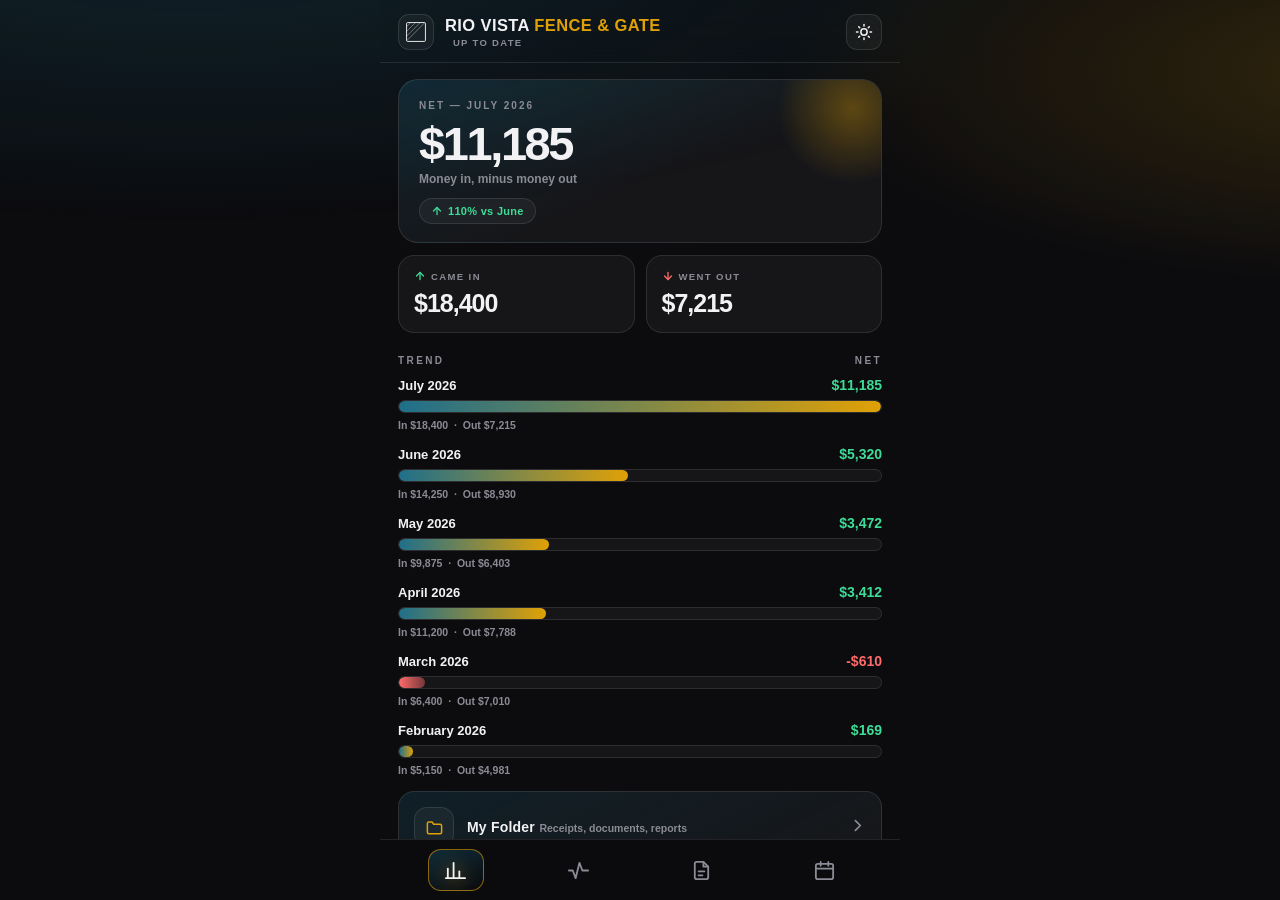
==== samples/dashboard/index.html @ 1c3781fd "Add interactive mobile dashboard demo Self-contained sample dashboard (fictitious client) at /sample" ====
<!DOCTYPE html>
<html lang="en">
<head>
<meta charset="utf-8">
<meta name="viewport" content="width=device-width,initial-scale=1,viewport-fit=cover,maximum-scale=1,user-scalable=no">
<meta name="apple-mobile-web-app-capable" content="yes">
<meta name="mobile-web-app-capable" content="yes">
<meta name="apple-mobile-web-app-status-bar-style" content="black-translucent">
<meta name="theme-color" content="#0d0d10">
<title>Rio Vista Fence & Gate</title>
<style>
:root{
  --sec:#1F6F8B; --acc:#E0A106;
  --bg:#0c0c0f; --bg2:#141419; --card:rgba(255,255,255,.045);
  --line:rgba(255,255,255,.10); --tx:#f2f2f4; --soft:#8b8b95;
  --pos:#3ddc97; --neg:#ff6b6b;
  --safe-b:env(safe-area-inset-bottom,0px);
}
body.light{
  --bg:#f4f4f6; --bg2:#ffffff; --card:rgba(0,0,0,.032);
  --line:rgba(0,0,0,.10); --tx:#0d0d10; --soft:#6b6b75;
}
*{box-sizing:border-box;margin:0;padding:0;-webkit-tap-highlight-color:transparent}
html,body{height:100%;width:100%;max-width:100%;overflow-x:hidden;overscroll-behavior:none}
body{
  font-family:-apple-system,BlinkMacSystemFont,'Segoe UI','Carlito',sans-serif;
  background:var(--bg); color:var(--tx);
  transition:background .35s ease,color .35s ease;
  -webkit-font-smoothing:antialiased;
}
/* ambient glow */
body::before{
  content:'';position:fixed;inset:0;z-index:0;pointer-events:none;
  background:
    radial-gradient(120% 55% at 15% -8%, color-mix(in srgb,var(--sec) 26%,transparent) 0%, transparent 60%),
    radial-gradient(90% 45% at 110% 8%, color-mix(in srgb,var(--acc) 20%,transparent) 0%, transparent 55%);
  opacity:.9;transition:opacity .35s ease;
}
body.light::before{opacity:.42}

/* dvh so the phone's collapsing address bar can't clip the tab bar */
.app{position:relative;z-index:1;height:100vh;height:100dvh;width:100%;max-width:520px;margin:0 auto;
  display:flex;flex-direction:column;overflow:hidden}

/* ---------- top bar ---------- */
.top{
  flex:0 0 auto;padding:calc(env(safe-area-inset-top,0px) + 14px) 18px 12px;
  display:flex;align-items:center;gap:11px;
  border-bottom:1px solid var(--line);
  backdrop-filter:blur(14px);-webkit-backdrop-filter:blur(14px);
}
.mark{width:36px;height:36px;flex:0 0 auto;display:flex;align-items:center;justify-content:center;
  border:1.4px solid var(--line);border-radius:11px;background:var(--card)}
.mark svg{width:22px;height:22px}
.mark svg *{stroke:var(--tx) !important}
.brand{flex:1 1 auto;min-width:0}
.brand-name{font-size:16.5px;font-weight:800;letter-spacing:.4px;line-height:1.1;
  white-space:nowrap;overflow:hidden;text-overflow:ellipsis}
.brand-name .a{color:var(--acc)}
.brand-sub{font-size:9.5px;font-weight:700;letter-spacing:1.3px;text-transform:uppercase;
  color:var(--soft);margin-top:3px}
.icobtn{
  width:36px;height:36px;flex:0 0 auto;border:1.4px solid var(--line);border-radius:11px;
  background:var(--card);color:var(--tx);display:flex;align-items:center;justify-content:center;
  cursor:pointer;transition:transform .16s ease,background .2s ease}
.icobtn:active{transform:scale(.9)}
.dot{width:7px;height:7px;border-radius:50%;background:var(--pos);
  box-shadow:0 0 0 0 var(--pos);animation:pulse 2.4s infinite}
.dot.bad{background:var(--neg);box-shadow:0 0 0 0 var(--neg)}
@keyframes pulse{0%{box-shadow:0 0 0 0 currentColor;opacity:1}
  70%{box-shadow:0 0 0 9px transparent;opacity:.85}100%{box-shadow:0 0 0 0 transparent;opacity:1}}

/* ---------- scroll views ---------- */
.views{flex:1 1 auto;position:relative;overflow:hidden}
.view{position:absolute;inset:0;overflow-y:auto;overflow-x:hidden;
  -webkit-overflow-scrolling:touch;padding:16px 18px 26px;
  opacity:0;visibility:hidden;transform:translateY(10px);
  transition:opacity .26s ease,transform .26s ease,visibility .26s}
.view.on{opacity:1;visibility:visible;transform:none}

.h{font-size:10px;font-weight:800;letter-spacing:2.4px;text-transform:uppercase;
  color:var(--soft);margin:22px 0 11px;display:flex;justify-content:space-between;align-items:center}
.h:first-child{margin-top:2px}

/* ---------- hero ---------- */
.hero{
  border:1px solid var(--line);border-radius:20px;padding:20px 20px 18px;
  background:linear-gradient(155deg,color-mix(in srgb,var(--sec) 24%,transparent) 0%,var(--card) 55%);
  position:relative;overflow:hidden}
.hero::after{content:'';position:absolute;top:-46px;right:-46px;width:150px;height:150px;
  border-radius:50%;background:radial-gradient(circle,color-mix(in srgb,var(--acc) 34%,transparent),transparent 70%)}
.hero-l{font-size:10px;font-weight:800;letter-spacing:2px;text-transform:uppercase;color:var(--soft)}
.hero-v{font-size:47px;font-weight:800;letter-spacing:-2.4px;line-height:1.05;margin:8px 0 4px;
  font-variant-numeric:tabular-nums}
.hero-s{font-size:12px;font-weight:600;color:var(--soft)}
.chip{display:inline-flex;align-items:center;gap:5px;margin-top:12px;padding:6px 11px;
  border-radius:999px;font-size:11px;font-weight:800;letter-spacing:.3px;
  border:1px solid var(--line);background:var(--card)}
.chip.up{color:var(--pos)} .chip.dn{color:var(--neg)}

/* ---------- split tiles ---------- */
.two{display:grid;grid-template-columns:1fr 1fr;gap:11px;margin-top:12px}
.tile{border:1px solid var(--line);border-radius:16px;padding:14px 15px;background:var(--card);
  cursor:pointer;transition:transform .16s ease,border-color .2s ease}
.tile:active{transform:scale(.97)}
.tile-l{font-size:9.5px;font-weight:800;letter-spacing:1.4px;text-transform:uppercase;
  color:var(--soft);display:flex;align-items:center;gap:5px;margin-bottom:7px}
.tile-v{font-size:25px;font-weight:800;letter-spacing:-1px;font-variant-numeric:tabular-nums}
.tile.in .tile-l svg{color:var(--pos)} .tile.out .tile-l svg{color:var(--neg)}

/* ---------- bars ---------- */
.bar{margin-bottom:15px;cursor:pointer}
.bar-t{display:flex;justify-content:space-between;align-items:baseline;margin-bottom:7px}
.bar-m{font-size:13px;font-weight:700}
.bar-n{font-size:14px;font-weight:800;font-variant-numeric:tabular-nums}
.bar-n.pos{color:var(--pos)} .bar-n.neg{color:var(--neg)}
.trk{height:13px;border-radius:9px;background:var(--card);border:1px solid var(--line);overflow:hidden}
.fil{height:100%;width:0;border-radius:9px;
  background:linear-gradient(90deg,var(--sec),var(--acc));
  transition:width 1.05s cubic-bezier(.22,1,.36,1)}
.fil.neg{background:linear-gradient(90deg,var(--neg),color-mix(in srgb,var(--neg) 40%,transparent))}
.bar-lg{font-size:10.5px;font-weight:700;color:var(--soft);margin-top:6px}

/* ---------- filter chips ---------- */
.filters{display:flex;gap:8px;margin-bottom:6px}
.f{flex:1 1 0;padding:9px 0;border-radius:11px;border:1px solid var(--line);background:var(--card);
  color:var(--soft);font-size:11px;font-weight:800;letter-spacing:.7px;text-transform:uppercase;
  cursor:pointer;transition:all .2s ease}
.f.on{color:var(--tx);border-color:color-mix(in srgb,var(--acc) 70%,transparent);
  background:linear-gradient(160deg,color-mix(in srgb,var(--sec) 30%,transparent),var(--card))}

/* ---------- rows ---------- */
.row{display:flex;align-items:center;gap:12px;padding:13px 14px;margin-bottom:9px;
  border:1px solid var(--line);border-radius:15px;background:var(--card);
  cursor:pointer;transition:transform .16s ease,border-color .2s ease;
  animation:rise .4s cubic-bezier(.22,1,.36,1) both}
.row:active{transform:scale(.975)}
@keyframes rise{from{opacity:0;transform:translateY(12px)}to{opacity:1;transform:none}}
.row-i{flex:0 0 38px;height:38px;border-radius:12px;display:flex;align-items:center;justify-content:center;
  border:1px solid var(--line);background:linear-gradient(155deg,color-mix(in srgb,var(--sec) 26%,transparent),transparent)}
.row-i.pos{color:var(--pos)} .row-i.neg{color:var(--neg)} .row-i.br{color:var(--acc)}
.row-m{flex:1 1 auto;min-width:0}
.row-t{font-size:13.5px;font-weight:700;line-height:1.3;
  display:-webkit-box;-webkit-line-clamp:2;-webkit-box-orient:vertical;overflow:hidden}
.row-s{font-size:10.5px;font-weight:600;color:var(--soft);margin-top:3px}
.row-r{flex:0 0 auto;text-align:right}
.row-a{font-size:13.5px;font-weight:800;font-variant-numeric:tabular-nums}
.row-a.pos{color:var(--pos)} .row-a.neg{color:var(--neg)}
.row-w{font-size:10px;font-weight:600;color:var(--soft);margin-top:3px}
.row-w.warn{color:var(--neg)}

/* expiry ring */
.ring{position:relative;width:38px;height:38px;flex:0 0 38px}
.ring svg{position:absolute;inset:0;transform:rotate(-90deg)}
.ring .bgc{stroke:var(--line)} .ring .fgc{stroke:var(--acc);transition:stroke-dashoffset 1.1s cubic-bezier(.22,1,.36,1)}
.ring.warn .fgc{stroke:var(--neg)}
.ring i{position:absolute;inset:0;display:flex;align-items:center;justify-content:center;
  font-size:10px;font-weight:800;font-style:normal}

/* ---------- action buttons ---------- */
.act{display:flex;align-items:center;gap:13px;padding:15px;margin-bottom:10px;
  border:1px solid var(--line);border-radius:16px;text-decoration:none;color:var(--tx);
  background:linear-gradient(155deg,color-mix(in srgb,var(--sec) 20%,transparent),var(--card));
  cursor:pointer;transition:transform .16s ease}
.act:active{transform:scale(.975)}
.act-i{flex:0 0 40px;height:40px;border-radius:13px;display:flex;align-items:center;justify-content:center;
  border:1px solid var(--line);color:var(--acc);background:var(--card)}
.act-m{flex:1 1 auto;min-width:0}
.act-t{font-size:14px;font-weight:800;letter-spacing:.2px}
.act-s{font-size:10.5px;font-weight:600;color:var(--soft);margin-top:3px}
.act-g{flex:0 0 auto;color:var(--soft)}

.empty{border:1px dashed var(--line);border-radius:15px;padding:26px 18px;text-align:center;
  font-size:12.5px;font-weight:600;color:var(--soft);line-height:1.55}

/* ---------- tab bar ---------- */
.tabs{
  flex:0 0 auto;display:flex;align-items:center;justify-content:space-around;
  padding:9px 14px calc(9px + var(--safe-b));
  border-top:1px solid var(--line);
  background:color-mix(in srgb,var(--bg) 82%,transparent);
  backdrop-filter:blur(18px);-webkit-backdrop-filter:blur(18px);position:relative}
.tab{width:56px;height:42px;border:none;background:none;color:var(--soft);
  display:flex;align-items:center;justify-content:center;border-radius:13px;cursor:pointer;
  transition:color .24s ease,transform .18s ease;position:relative;z-index:2}
.tab:active{transform:scale(.88)}
.tab.on{color:var(--tx)}
.tab.on svg{filter:drop-shadow(0 0 9px color-mix(in srgb,var(--acc) 75%,transparent))}
.glider{position:absolute;top:9px;left:0;height:42px;width:56px;border-radius:13px;z-index:1;
  border:1px solid color-mix(in srgb,var(--acc) 60%,transparent);
  background:linear-gradient(160deg,color-mix(in srgb,var(--sec) 34%,transparent),transparent);
  transition:transform .38s cubic-bezier(.34,1.4,.5,1)}

/* ---------- detail sheet ---------- */
.scrim{position:fixed;inset:0;z-index:40;background:rgba(0,0,0,.55);
  backdrop-filter:blur(3px);opacity:0;visibility:hidden;transition:opacity .3s ease,visibility .3s}
.scrim.on{opacity:1;visibility:visible}
.sheet{position:fixed;left:0;right:0;bottom:0;z-index:41;max-width:520px;margin:0 auto;
  background:var(--bg2);border-radius:26px 26px 0 0;border-top:1px solid var(--line);
  padding:12px 20px calc(26px + var(--safe-b));
  transform:translateY(100%);transition:transform .42s cubic-bezier(.22,1,.36,1);
  max-height:82%;overflow-y:auto}
.sheet.on{transform:none}
.grab{width:40px;height:4px;border-radius:3px;background:var(--line);margin:0 auto 16px}
.sh-t{font-size:20px;font-weight:800;letter-spacing:-.4px;line-height:1.25;margin-bottom:5px}
.sh-s{font-size:12px;font-weight:600;color:var(--soft);margin-bottom:17px}
.kv{display:flex;justify-content:space-between;gap:14px;padding:12px 0;border-bottom:1px solid var(--line)}
.kv:last-of-type{border-bottom:none}
.kv-k{font-size:11px;font-weight:800;letter-spacing:1.2px;text-transform:uppercase;color:var(--soft)}
.kv-v{font-size:13px;font-weight:700;text-align:right}

.toast{position:fixed;left:50%;bottom:100px;z-index:60;transform:translate(-50%,16px);
  background:var(--bg2);border:1px solid var(--line);border-radius:13px;padding:11px 18px;
  font-size:12.5px;font-weight:700;opacity:0;visibility:hidden;
  transition:all .3s cubic-bezier(.22,1,.36,1);box-shadow:0 10px 34px rgba(0,0,0,.4)}
.toast.on{opacity:1;visibility:visible;transform:translate(-50%,0)}
</style>
</head>
<body>
<div class="app">

  <div class="top">
    <div class="mark"><svg width="22" height="22" viewBox="0 0 42 42" xmlns="http://www.w3.org/2000/svg"><rect x="3" y="3" width="36" height="36" fill="none" stroke="#000" stroke-width="1.8" rx="2"/><line x1="3" y1="11" x2="11" y2="3" stroke="#000" stroke-width="1.2" opacity=".65"/><line x1="3" y1="20" x2="20" y2="3" stroke="#000" stroke-width="1.2" opacity=".65"/><line x1="3" y1="29" x2="29" y2="3" stroke="#000" stroke-width="1.2" opacity=".65"/><line x1="3" y1="38" x2="38" y2="3" stroke="#000" stroke-width="1.2" opacity=".65"/></svg></div>
    <div class="brand">
      <div class="brand-name">RIO VISTA <span class="a">FENCE & GATE</span></div>
      <div class="brand-sub"><span class="dot" id="dot"></span>&nbsp; <span id="statusTxt">Up to date</span></div>
    </div>
    <button class="icobtn" id="themeBtn" aria-label="Theme"></button>
  </div>

  <div class="views">
    <div class="view on" id="v1"></div>
    <div class="view" id="v2"></div>
    <div class="view" id="v3"></div>
    <div class="view" id="v4"></div>
  </div>

  <div class="tabs" id="tabs"><div class="glider" id="glider"></div></div>
</div>

<div class="scrim" id="scrim"></div>
<div class="sheet" id="sheet"><div class="grab"></div><div id="sheetBody"></div></div>
<div class="toast" id="toast"></div>

<script>
const D = {"month": {"month": "July 2026", "income": 18400.0, "expenses": 7215.44, "net": 11184.56}, "months": [{"month": "July 2026", "income": 18400.0, "expenses": 7215.44, "net": 11184.56}, {"month": "June 2026", "income": 14250.0, "expenses": 8930.12, "net": 5319.88}, {"month": "May 2026", "income": 9875.0, "expenses": 6402.77, "net": 3472.23}, {"month": "April 2026", "income": 11200.0, "expenses": 7788.05, "net": 3411.95}, {"month": "March 2026", "income": 6400.0, "expenses": 7010.33, "net": -610.33}, {"month": "February 2026", "income": 5150.0, "expenses": 4980.6, "net": 169.4}], "activity": [{"ts": "2026-07-24T14:20:00", "kind": "income", "summary": "Client Payment $6,800.00 — Sunridge HOA", "success": true}, {"ts": "2026-07-23T09:05:00", "kind": "expense", "summary": "Materials $1,284.62 — Home Depot", "success": true}, {"ts": "2026-07-21T16:44:00", "kind": "income", "summary": "Client Payment $3,200.00 — Delgado Ranch", "success": true}, {"ts": "2026-07-19T11:12:00", "kind": "expense", "summary": "Automotive $212.88 — Discount Tire", "success": true}, {"ts": "2026-07-17T08:30:00", "kind": "expense", "summary": "Materials $946.10 — Lowe's", "success": true}, {"ts": "2026-07-15T13:55:00", "kind": "income", "summary": "Client Payment $4,150.00 — Copper Ridge Estates", "success": true}, {"ts": "2026-07-12T10:02:00", "kind": "expense", "summary": "Fuel $118.40 — Chevron", "success": true}, {"ts": "2026-07-09T15:31:00", "kind": "income", "summary": "Client Payment $4,250.00 — Mesa Verde Property Mgmt", "success": true}, {"ts": "2026-07-06T07:48:00", "kind": "expense", "summary": "Materials $2,105.33 — Southwest Steel Supply", "success": true}], "documents": [{"name": "Contractor License — GB-98 General Building", "issuer": "State Licensing Board", "doc_number": "GB98-4471902", "effective": "2026-02-01", "expiration": "2027-02-01", "subject": null}, {"name": "General Liability Insurance — Certificate of Insurance", "issuer": "Sample Mutual Insurance", "doc_number": "COI-2026-88213", "effective": "2026-04-01", "expiration": "2027-04-01", "subject": "$2,000,000 per occurrence"}, {"name": "Commercial Auto Policy — F-350 & Trailer", "issuer": "Sample Mutual Insurance", "doc_number": "CA-2026-33107", "effective": "2026-01-10", "expiration": "2026-09-10", "subject": null}, {"name": "Workers Compensation Coverage", "issuer": "State Fund", "doc_number": "WC-2026-55420", "effective": "2026-03-15", "expiration": "2027-03-15", "subject": null}], "upcoming": [{"date": "2026-09-10", "label": "Commercial auto policy renewal", "note": "F-350 & equipment trailer", "type": "event"}, {"date": "2026-10-01", "label": "Quarterly tax deposit", "note": "Q3 estimated payment", "type": "event"}, {"date": "2027-02-01", "label": "Contractor license renewal", "note": "Renew before expiration", "type": "event"}], "status": {"status": "ok", "reason": "sample", "minutes_ago": 2}, "folder": "#", "intake": "hello@mvtechusa.com"};

/* ---------------- icons ---------------- */
const I = (p,s=22,w=1.9)=>`<svg viewBox="0 0 24 24" width="${s}" height="${s}" fill="none"
  stroke="currentColor" stroke-width="${w}" stroke-linecap="round" stroke-linejoin="round">${p}</svg>`;
const P = {
  money:'<path d="M4 20V10"/><path d="M10 20V4"/><path d="M16 20v-7"/><path d="M22 20H2"/>',
  act:'<path d="M2 12h4l3 8 4-16 3 8h6"/>',
  docs:'<path d="M14 3H7a2 2 0 0 0-2 2v14a2 2 0 0 0 2 2h10a2 2 0 0 0 2-2V8z"/><path d="M14 3v5h5"/><path d="M9 13h6"/><path d="M9 17h4"/>',
  cal:'<rect x="3" y="5" width="18" height="16" rx="2"/><path d="M3 10h18"/><path d="M8 3v4"/><path d="M16 3v4"/>',
  up:'<path d="M12 19V5"/><path d="M5 12l7-7 7 7"/>',
  down:'<path d="M12 5v14"/><path d="M19 12l-7 7-7-7"/>',
  folder:'<path d="M3 7a2 2 0 0 1 2-2h4l2 3h8a2 2 0 0 1 2 2v8a2 2 0 0 1-2 2H5a2 2 0 0 1-2-2z"/>',
  mail:'<rect x="2" y="5" width="20" height="14" rx="2"/><path d="M2 7l10 7 10-7"/>',
  phone:'<path d="M22 16.9v3a2 2 0 0 1-2.2 2 19.8 19.8 0 0 1-8.6-3.1 19.5 19.5 0 0 1-6-6A19.8 19.8 0 0 1 2 4.2 2 2 0 0 1 4 2h3a2 2 0 0 1 2 1.7c.1 1 .4 1.9.7 2.8a2 2 0 0 1-.5 2.1L8 9.8a16 16 0 0 0 6 6l1.2-1.2a2 2 0 0 1 2.1-.5c.9.3 1.8.6 2.8.7A2 2 0 0 1 22 16.9z"/>',
  chev:'<path d="M9 5l7 7-7 7"/>',
  sun:'<circle cx="12" cy="12" r="4.2"/><path d="M12 2v2M12 20v2M4.9 4.9l1.4 1.4M17.7 17.7l1.4 1.4M2 12h2M20 12h2M4.9 19.1l1.4-1.4M17.7 6.3l1.4-1.4"/>',
  moon:'<path d="M21 12.8A9 9 0 1 1 11.2 3a7 7 0 0 0 9.8 9.8z"/>'
};

/* ---------------- helpers ---------------- */
const $ = s=>document.querySelector(s);
const money = v => (v<0?'-':'') + '$' + Math.abs(Math.round(v)).toLocaleString();
const money2 = v => (v<0?'-':'') + '$' + Math.abs(v).toLocaleString(undefined,{minimumFractionDigits:2,maximumFractionDigits:2});
function mdy(s){ if(!s) return ''; const d=new Date(String(s).slice(0,10)+'T00:00:00');
  return isNaN(d)?s:`${d.getMonth()+1}/${d.getDate()}/${d.getFullYear()}`; }
function days(s){ const d=new Date(String(s).slice(0,10)+'T00:00:00');
  return Math.round((d-new Date(new Date().toDateString()))/864e5); }
function toast(t){ const e=$('#toast'); e.textContent=t; e.classList.add('on');
  clearTimeout(e._t); e._t=setTimeout(()=>e.classList.remove('on'),1900); }
function buzz(){ if(navigator.vibrate) navigator.vibrate(9); }

/* count-up */
function countUp(el, val){
  const dur=900, t0=performance.now(), neg=val<0;
  (function step(t){
    const p=Math.min(1,(t-t0)/dur), e=1-Math.pow(1-p,3);
    el.textContent = money(val*e);
    if(p<1) requestAnimationFrame(step); else el.textContent=money(val);
  })(t0);
}

/* ---------------- views ---------------- */
function viewMoney(){
  const m = D.month||{}, ms = D.months||[];
  const prev = ms[1]||null;
  let delta='';
  if(prev && typeof prev.net==='number' && prev.net!==m.net){
    const diff = m.net - prev.net, up = diff>=0, mo = String(prev.month).split(' ')[0];
    // A % swing off a zero or negative base is meaningless — show the dollar move instead.
    const txt = prev.net>0 ? `${Math.abs(diff/prev.net*100).toFixed(0)}% vs ${mo}`
                           : `${up?'+':'-'}${money(Math.abs(diff))} vs ${mo}`;
    delta = `<div class="chip ${up?'up':'dn'}">${I(P[up?'up':'down'],12,2.6)} ${txt}</div>`;
  }
  const peak = Math.max(1, ...ms.map(x=>Math.abs(x.net||0)));
  const bars = ms.slice(0,6).map((x,i)=>{
    const pct = Math.max(3, Math.min(100, Math.abs(x.net||0)/peak*100));
    return `<div class="bar" data-bar="${i}">
      <div class="bar-t"><span class="bar-m">${x.month}</span>
        <span class="bar-n ${x.net>=0?'pos':'neg'}">${money(x.net)}</span></div>
      <div class="trk"><div class="fil ${x.net<0?'neg':''}" data-w="${pct}"></div></div>
      <div class="bar-lg">In ${money(x.income)} &nbsp;·&nbsp; Out ${money(x.expenses)}</div></div>`;
  }).join('');

  return `<div class="hero">
      <div class="hero-l">Net — ${m.month||''}</div>
      <div class="hero-v" id="heroV">$0</div>
      <div class="hero-s">Money in, minus money out</div>${delta}
    </div>
    <div class="two">
      <div class="tile in" data-flt="income"><div class="tile-l">${I(P.up,12,2.6)} Came In</div>
        <div class="tile-v">${money(m.income)}</div></div>
      <div class="tile out" data-flt="expense"><div class="tile-l">${I(P.down,12,2.6)} Went Out</div>
        <div class="tile-v">${money(m.expenses)}</div></div>
    </div>
    <div class="h"><span>Trend</span><span>Net</span></div>${bars}
    <a class="act" href="${D.folder}" target="_blank">
      <span class="act-i">${I(P.folder,19)}</span>
      <span class="act-m"><span class="act-t">My Folder</span>
      <span class="act-s">Receipts, documents, reports</span></span>
      <span class="act-g">${I(P.chev,17,2.4)}</span></a>`;
}

let FLT='all';
function viewActivity(){
  const a = (D.activity||[]).filter(x=> FLT==='all' || x.kind===FLT);
  const rows = a.length ? a.map((x,i)=>{
    const inc = x.kind==='income';
    const amt = (String(x.summary).match(/\$[\d,]+\.?\d*/)||[''])[0];
    const t = String(x.summary).replace(amt,'').replace('—','').trim().replace(/^[-·\s]+/,'');
    return `<div class="row" data-act="${i}" style="animation-delay:${i*38}ms">
      <div class="row-i ${inc?'pos':'neg'}">${I(P[inc?'up':'down'],17,2.2)}</div>
      <div class="row-m"><div class="row-t">${t}</div>
        <div class="row-s">${inc?'Payment received':'Receipt filed'}</div></div>
      <div class="row-r"><div class="row-a ${inc?'pos':'neg'}">${amt}</div>
        <div class="row-w">${mdy(x.ts)}</div></div></div>`;
  }).join('') : `<div class="empty">Nothing here yet.<br>Payments and receipts you send in
      show up automatically.</div>`;
  return `<div class="h"><span>Recent Activity</span><span>${a.length} items</span></div>
    <div class="filters">
      <button class="f ${FLT==='all'?'on':''}" data-f="all">All</button>
      <button class="f ${FLT==='income'?'on':''}" data-f="income">In</button>
      <button class="f ${FLT==='expense'?'on':''}" data-f="expense">Out</button>
    </div>${rows}`;
}

function viewDocs(){
  const d = D.documents||[];
  const rows = d.length ? d.map((x,i)=>{
    let ring='', warn=false;
    if(x.expiration){
      const dl = days(x.expiration); warn = dl<=60;
      const pct = Math.max(0,Math.min(1, dl/365));
      const C=2*Math.PI*15;
      ring = `<div class="ring ${warn?'warn':''}">
        <svg viewBox="0 0 38 38"><circle class="bgc" cx="19" cy="19" r="15" fill="none" stroke-width="2.6"/>
        <circle class="fgc" cx="19" cy="19" r="15" fill="none" stroke-width="2.6" stroke-linecap="round"
          stroke-dasharray="${C}" stroke-dashoffset="${C}" data-off="${C*(1-pct)}"/></svg>
        <i>${dl>999?'1y+':dl+'d'}</i></div>`;
    } else ring = `<div class="row-i br">${I(P.docs,17,2)}</div>`;
    return `<div class="row" data-doc="${i}" style="animation-delay:${i*38}ms">${ring}
      <div class="row-m"><div class="row-t">${x.name||''}</div>
        <div class="row-s">${[x.doc_number,x.issuer].filter(Boolean).join(' · ')}</div></div>
      <div class="row-r"><div class="row-w ${warn?'warn':''}">${x.expiration?(warn?'Renew ':'Good to ')+mdy(x.expiration):''}</div></div>
    </div>`;
  }).join('') : `<div class="empty">No documents yet.<br>Send in your insurance certificate,
      registration and license — they land here.</div>`;
  return `<div class="h"><span>Documents On File</span><span>${d.length} items</span></div>${rows}
    <a class="act" href="${D.folder}" target="_blank">
      <span class="act-i">${I(P.folder,19)}</span>
      <span class="act-m"><span class="act-t">Open Documents Folder</span>
      <span class="act-s">Pull any of these up in seconds</span></span>
      <span class="act-g">${I(P.chev,17,2.4)}</span></a>`;
}

function viewUp(){
  const u = D.upcoming||[];
  const rows = u.length ? u.map((x,i)=>{
    const dl = days(x.date), warn = dl<=30;
    const rel = dl>1?`in ${dl} days`:dl===1?'tomorrow':dl===0?'today':'past due';
    return `<div class="row" data-up="${i}" style="animation-delay:${i*38}ms">
      <div class="row-i br">${I(P.cal,17,2)}</div>
      <div class="row-m"><div class="row-t">${x.label||''}</div>
        <div class="row-s">${x.note||''}</div></div>
      <div class="row-r"><div class="row-a">${mdy(x.date)}</div>
        <div class="row-w ${warn?'warn':''}">${rel}</div></div></div>`;
  }).join('') : `<div class="empty">Nothing on the calendar.<br>Renewals and deadlines
      appear here before they matter.</div>`;
  const gcal = u.length ? (()=>{ const x=u[0], y=String(x.date).slice(0,10).replace(/-/g,'');
    return `https://calendar.google.com/calendar/render?action=TEMPLATE&text=${encodeURIComponent(x.label)}&dates=${y}/${y}`;
  })() : null;
  return `<div class="h"><span>Coming Up</span></div>${rows}
    <div class="h"><span>One Tap</span></div>
    ${gcal?`<a class="act" href="${gcal}" target="_blank"><span class="act-i">${I(P.cal,19)}</span>
      <span class="act-m"><span class="act-t">Add To My Calendar</span>
      <span class="act-s">${u[0].label}</span></span>
      <span class="act-g">${I(P.chev,17,2.4)}</span></a>`:''}
    <a class="act" href="mailto:${D.intake}?subject=Receipt">
      <span class="act-i">${I(P.mail,19)}</span>
      <span class="act-m"><span class="act-t">Send In A Receipt</span>
      <span class="act-s">Forward it — we do the rest</span></span>
      <span class="act-g">${I(P.chev,17,2.4)}</span></a>
    <a class="act" href="tel:2134440024">
      <span class="act-i">${I(P.phone,19)}</span>
      <span class="act-m"><span class="act-t">Call Us</span>
      <span class="act-s">(213) 444-0024</span></span>
      <span class="act-g">${I(P.chev,17,2.4)}</span></a>`;
}

/* ---------------- render + animate ---------------- */
const VIEWS=[viewMoney,viewActivity,viewDocs,viewUp];
function paint(n){
  const el = $('#v'+n);
  el.innerHTML = VIEWS[n-1]();
  requestAnimationFrame(()=>{
    el.querySelectorAll('.fil').forEach(f=>f.style.width=f.dataset.w+'%');
    el.querySelectorAll('.ring .fgc').forEach(c=>c.style.strokeDashoffset=c.dataset.off);
    const hv = el.querySelector('#heroV');
    if(hv) countUp(hv, (D.month||{}).net||0);
  });
  wire(el);
}

/* ---------------- detail sheet ---------------- */
function openSheet(title, sub, kv){
  $('#sheetBody').innerHTML = `<div class="sh-t">${title}</div><div class="sh-s">${sub}</div>` +
    kv.filter(r=>r[1]).map(r=>`<div class="kv"><span class="kv-k">${r[0]}</span>
      <span class="kv-v">${r[1]}</span></div>`).join('');
  $('#sheet').classList.add('on'); $('#scrim').classList.add('on'); buzz();
}
function closeSheet(){ $('#sheet').classList.remove('on'); $('#scrim').classList.remove('on'); }
$('#scrim').onclick = closeSheet;

function wire(el){
  el.querySelectorAll('[data-f]').forEach(b=>b.onclick=()=>{
    FLT=b.dataset.f; buzz(); paint(2); });
  el.querySelectorAll('[data-flt]').forEach(t=>t.onclick=()=>{
    FLT=t.dataset.flt; go(2); toast(FLT==='income'?'Showing money in':'Showing money out'); });
  el.querySelectorAll('[data-act]').forEach(r=>r.onclick=()=>{
    const x=(D.activity||[])[+r.dataset.act], inc=x.kind==='income';
    const amt=(String(x.summary).match(/\$[\d,]+\.?\d*/)||[''])[0];
    openSheet(String(x.summary).replace(amt,'').replace('—','').trim().replace(/^[-·\s]+/,''),
      inc?'Payment received':'Receipt filed and categorized',
      [['Amount',amt],['Date',mdy(x.ts)],['Type',inc?'Money in':'Money out'],
       ['Status','Recorded in your books']]);
  });
  el.querySelectorAll('[data-doc]').forEach(r=>r.onclick=()=>{
    const x=(D.documents||[])[+r.dataset.doc];
    const dl = x.expiration?days(x.expiration):null;
    openSheet(x.name||'Document', x.issuer||'On file',
      [['Number',x.doc_number],['Issued',mdy(x.effective)],['Expires',mdy(x.expiration)],
       ['Status', dl==null?'On file':(dl<0?'Expired':dl<=60?`Renew — ${dl} days left`:`Current — ${dl} days left`)],
       ['Covers',x.subject]]);
  });
  el.querySelectorAll('[data-up]').forEach(r=>r.onclick=()=>{
    const x=(D.upcoming||[])[+r.dataset.up], dl=days(x.date);
    openSheet(x.label||'', x.note||'',
      [['Date',mdy(x.date)],['Countdown', dl>0?`${dl} days`:dl===0?'Today':'Past due'],
       ['Type','Renewal / deadline']]);
  });
  el.querySelectorAll('[data-bar]').forEach(r=>r.onclick=()=>{
    const x=(D.months||[])[+r.dataset.bar];
    openSheet(x.month, 'Month summary',
      [['Money in',money2(x.income)],['Money out',money2(x.expenses)],
       ['Net',money2(x.net)],['Margin', x.income? Math.round(x.net/x.income*100)+'%':'—']]);
  });
}

/* ---------------- tabs ---------------- */
const TABS=[['money','Money'],['act','Activity'],['docs','Documents'],['cal','Coming Up']];
const tabsEl=$('#tabs');
TABS.forEach(([ic],i)=>{
  const b=document.createElement('button');
  b.className='tab'+(i===0?' on':''); b.innerHTML=I(P[ic],23,1.9);
  b.onclick=()=>go(i+1); tabsEl.appendChild(b);
});
let CUR=1;
function go(n){
  if(n===CUR){ $('#v'+n).scrollTo({top:0,behavior:'smooth'}); return; }
  buzz();
  $('#v'+CUR).classList.remove('on');
  paint(n); $('#v'+n).classList.add('on'); $('#v'+n).scrollTop=0;
  document.querySelectorAll('.tab').forEach((t,i)=>t.classList.toggle('on',i===n-1));
  CUR=n; glide();
}
function glide(){
  const t=document.querySelectorAll('.tab')[CUR-1], g=$('#glider');
  if(!t) return;
  g.style.width=t.offsetWidth+'px';
  g.style.transform=`translateX(${t.offsetLeft}px)`;
}

/* swipe between tabs */
let sx=0,sy=0;
document.querySelector('.views').addEventListener('touchstart',e=>{
  sx=e.touches[0].clientX; sy=e.touches[0].clientY;},{passive:true});
document.querySelector('.views').addEventListener('touchend',e=>{
  const dx=e.changedTouches[0].clientX-sx, dy=e.changedTouches[0].clientY-sy;
  if(Math.abs(dx)>62 && Math.abs(dx)>Math.abs(dy)*1.8)
    go(Math.max(1,Math.min(4, CUR + (dx<0?1:-1))));
},{passive:true});

/* ---------------- theme ---------------- */
function setTheme(light){
  document.body.classList.toggle('light',light);
  $('#themeBtn').innerHTML = I(light?P.moon:P.sun,18,2);
  try{ localStorage.setItem('mvtheme',light?'l':'d'); }catch(e){}
}
$('#themeBtn').onclick=()=>{ buzz(); setTheme(!document.body.classList.contains('light')); };
let saved='d'; try{ saved=localStorage.getItem('mvtheme')||'d'; }catch(e){}
setTheme(saved==='l');

/* ---------------- status ---------------- */
(function(){
  const ok = (D.status||{}).status==='ok';
  $('#dot').classList.toggle('bad',!ok);
  $('#statusTxt').textContent = ok ? 'Up to date' : 'Checking in';
})();

paint(1);
requestAnimationFrame(glide);
</script>
</body>
</html>
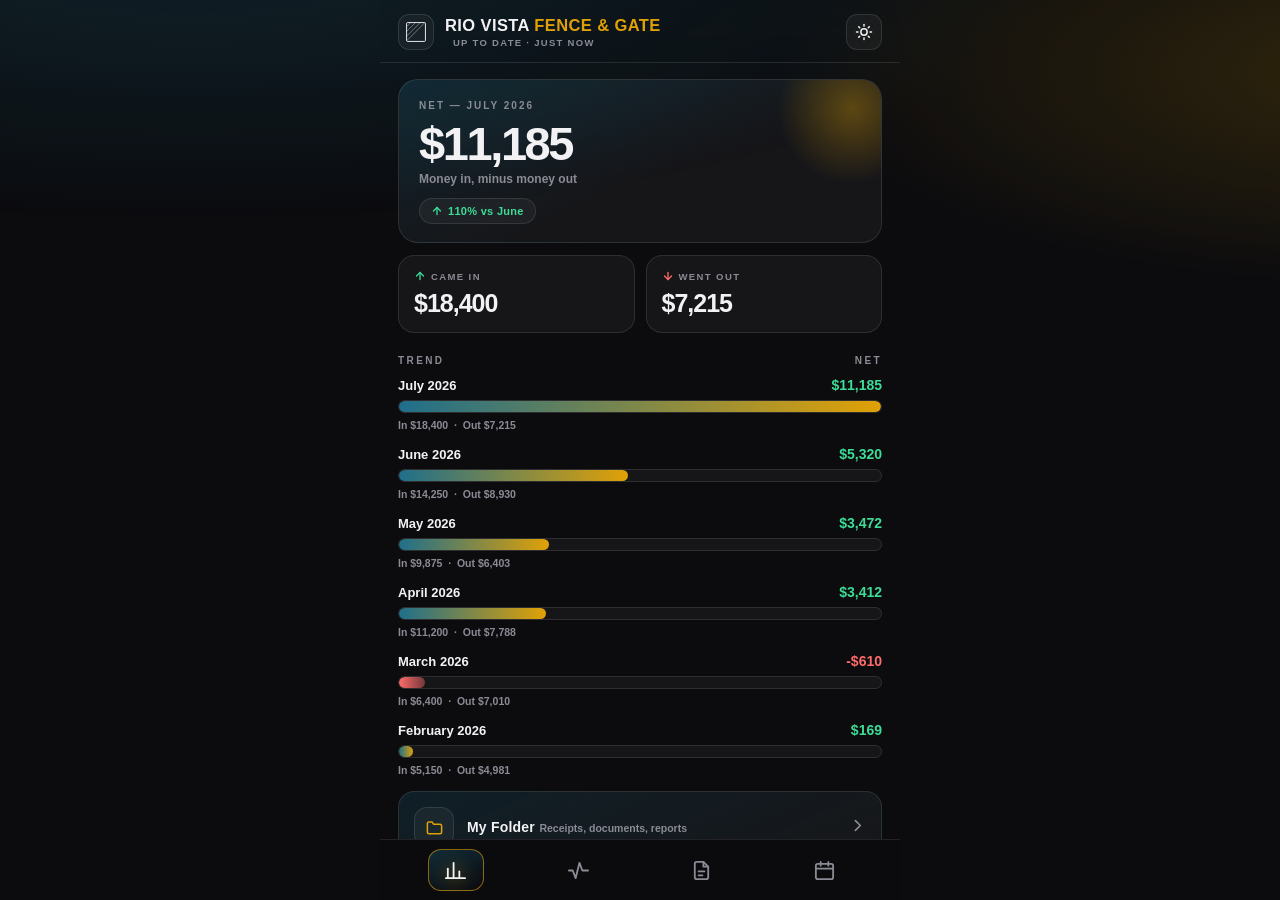
==== commit bde91ee4: "Add pull-to-refresh to the mobile dashboard demo Custom rubber-band gesture with spinner, plus a dat" ====
--- a/samples/dashboard/index.html
+++ b/samples/dashboard/index.html
@@ -72,11 +72,26 @@
 
 /* ---------- scroll views ---------- */
 .views{flex:1 1 auto;position:relative;overflow:hidden}
-.view{position:absolute;inset:0;overflow-y:auto;overflow-x:hidden;
+.view{position:absolute;inset:0;overflow-y:auto;overflow-x:hidden;overscroll-behavior:contain;
   -webkit-overflow-scrolling:touch;padding:16px 18px 26px;
   opacity:0;visibility:hidden;transform:translateY(10px);
   transition:opacity .26s ease,transform .26s ease,visibility .26s}
 .view.on{opacity:1;visibility:visible;transform:none}
+.view.dragging{transition:none}
+.view.settling{transition:transform .34s cubic-bezier(.22,1,.36,1)}
+
+/* pull-to-refresh */
+.ptr{
+  position:absolute;top:-44px;left:50%;z-index:6;width:38px;height:38px;border-radius:50%;
+  display:flex;align-items:center;justify-content:center;pointer-events:none;
+  border:1.4px solid var(--line);background:var(--bg2);color:var(--soft);
+  transform:translate(-50%,0);opacity:0;
+  box-shadow:0 6px 18px rgba(0,0,0,.35)}
+.ptr.settling{transition:transform .34s cubic-bezier(.22,1,.36,1),opacity .3s ease}
+.ptr.ready{border-color:var(--acc);color:var(--acc)}
+.ptr.spin{border-color:var(--acc);color:var(--acc)}
+.ptr.spin svg{animation:spin .75s linear infinite}
+@keyframes spin{to{transform:rotate(360deg)}}
 
 .h{font-size:10px;font-weight:800;letter-spacing:2.4px;text-transform:uppercase;
   color:var(--soft);margin:22px 0 11px;display:flex;justify-content:space-between;align-items:center}
@@ -229,6 +244,7 @@
   </div>
 
   <div class="views">
+    <div class="ptr" id="ptr"></div>
     <div class="view on" id="v1"></div>
     <div class="view" id="v2"></div>
     <div class="view" id="v3"></div>
@@ -495,11 +511,80 @@
   g.style.transform=`translateX(${t.offsetLeft}px)`;
 }
 
-/* swipe between tabs */
-let sx=0,sy=0;
-document.querySelector('.views').addEventListener('touchstart',e=>{
-  sx=e.touches[0].clientX; sy=e.touches[0].clientY;},{passive:true});
-document.querySelector('.views').addEventListener('touchend',e=>{
+/* ---------------- gestures: swipe tabs + pull-to-refresh ---------------- */
+const viewsEl=document.querySelector('.views'), ptr=$('#ptr');
+const THRESH=68, MAXPULL=104;
+let sx=0,sy=0,atTop=false,pullY=0,pulling=false,busy=false;
+
+function ptrIcon(spin){
+  ptr.innerHTML = spin
+    ? I('<path d="M21 12a9 9 0 1 1-6.2-8.5"/>',19,2.3)
+    : I('<path d="M12 19V5"/><path d="M5 12l7-7 7 7"/>',19,2.3);
+}
+ptrIcon(false);
+
+function ptrSet(y){
+  ptr.style.transform=`translate(-50%, ${y}px)`;
+  ptr.style.opacity=Math.min(1, y/46);
+  const ic=ptr.querySelector('svg');
+  if(ic && !ptr.classList.contains('spin')) ic.style.transform=`rotate(${y*3.4}deg)`;
+}
+function ptrSettle(){
+  const v=$('#v'+CUR);
+  ptr.classList.add('settling'); v.classList.remove('dragging'); v.classList.add('settling');
+  ptr.style.transform='translate(-50%, 0)'; ptr.style.opacity='0';
+  v.style.transform='';
+  setTimeout(()=>{
+    ptr.classList.remove('settling','ready','spin'); ptrIcon(false);
+    v.classList.remove('settling'); const ic=ptr.querySelector('svg');
+    if(ic) ic.style.transform='';
+  },360);
+}
+
+async function doRefresh(){
+  if(busy) return; busy=true;
+  ptr.classList.remove('ready'); ptr.classList.add('spin'); ptrIcon(true);
+  ptr.classList.add('settling'); ptrSet(52); ptr.style.opacity='1';
+  const v=$('#v'+CUR); v.classList.remove('dragging'); v.classList.add('settling');
+  v.style.transform='translateY(30px)';
+  let fresh=false;
+  try{
+    // Data lives beside the page when hosted; inlined copy is the offline fallback.
+    const r=await fetch('data.json?t='+Date.now(),{cache:'no-store'});
+    if(r.ok){ Object.assign(D, await r.json()); fresh=true; }
+  }catch(e){ /* file:// or offline — keep the inlined copy */ }
+  await new Promise(r=>setTimeout(r,650));
+  paint(CUR); if(fresh) markSeen(); else stamp();
+  ptrSettle(); busy=false;
+  toast(fresh?'Updated just now':'Showing your saved copy');
+}
+
+viewsEl.addEventListener('touchstart',e=>{
+  if(busy) return;
+  sx=e.touches[0].clientX; sy=e.touches[0].clientY;
+  atTop=$('#v'+CUR).scrollTop<=0; pullY=0; pulling=false;
+},{passive:true});
+
+viewsEl.addEventListener('touchmove',e=>{
+  if(busy) return;
+  const dx=e.touches[0].clientX-sx, dy=e.touches[0].clientY-sy;
+  if(!atTop || dy<=0 || Math.abs(dy)<=Math.abs(dx)) return;
+  e.preventDefault();                      // stop the browser's own overscroll
+  if(!pulling){ pulling=true; $('#v'+CUR).classList.add('dragging'); }
+  pullY=Math.min(MAXPULL, dy*0.5);         // rubber-band damping
+  ptrSet(pullY);
+  $('#v'+CUR).style.transform=`translateY(${pullY*0.6}px)`;
+  const ready=pullY>=THRESH;
+  if(ready!==ptr.classList.contains('ready')){ ptr.classList.toggle('ready',ready); if(ready) buzz(); }
+},{passive:false});
+
+viewsEl.addEventListener('touchend',e=>{
+  if(busy) return;
+  if(pulling){
+    pulling=false;
+    if(pullY>=THRESH) doRefresh(); else ptrSettle();
+    return;
+  }
   const dx=e.changedTouches[0].clientX-sx, dy=e.changedTouches[0].clientY-sy;
   if(Math.abs(dx)>62 && Math.abs(dx)>Math.abs(dy)*1.8)
     go(Math.max(1,Math.min(4, CUR + (dx<0?1:-1))));
@@ -515,14 +600,21 @@
 let saved='d'; try{ saved=localStorage.getItem('mvtheme')||'d'; }catch(e){}
 setTheme(saved==='l');
 
-/* ---------------- status ---------------- */
-(function(){
-  const ok = (D.status||{}).status==='ok';
+/* ---------------- status stamp ---------------- */
+let SEEN=Date.now();
+function stamp(){
+  const ok=(D.status||{}).status==='ok';
   $('#dot').classList.toggle('bad',!ok);
-  $('#statusTxt').textContent = ok ? 'Up to date' : 'Checking in';
-})();
+  const mins=Math.floor((Date.now()-SEEN)/60000);
+  const rel = mins<1?'just now':mins===1?'1 min ago':mins<60?mins+' min ago':
+              Math.floor(mins/60)+'h ago';
+  $('#statusTxt').textContent=(ok?'Up to date':'Checking in')+' · '+rel;
+}
+function markSeen(){ SEEN=Date.now(); stamp(); }
+setInterval(stamp,30000);
 
 paint(1);
+markSeen();
 requestAnimationFrame(glide);
 </script>
 </body>
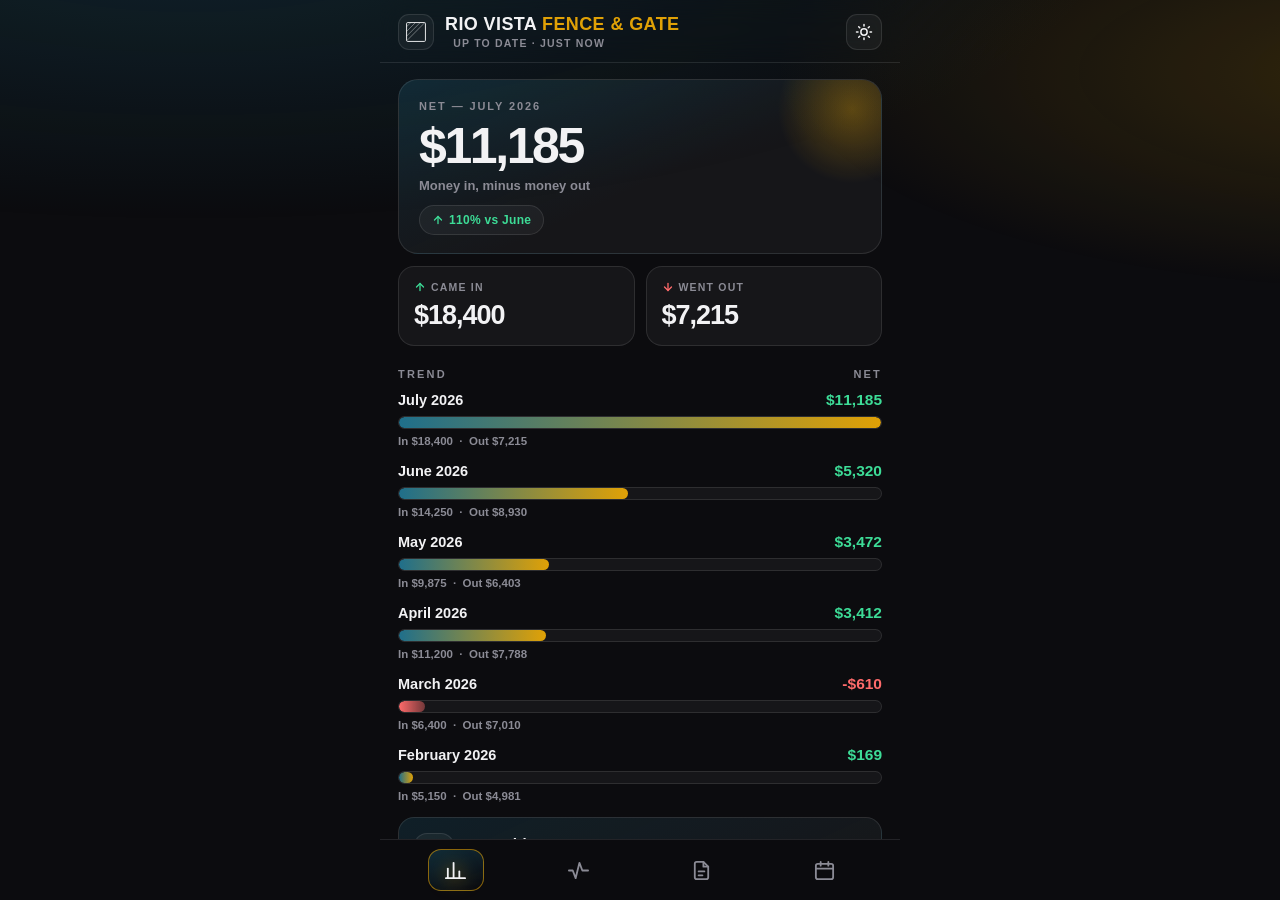
==== commit e4cbe3d6: "Bump mobile dashboard type scale; fix inline action rows Larger text throughout (~10-15%) for phone " ====
--- a/samples/dashboard/index.html
+++ b/samples/dashboard/index.html
@@ -54,10 +54,10 @@
 .mark svg{width:22px;height:22px}
 .mark svg *{stroke:var(--tx) !important}
 .brand{flex:1 1 auto;min-width:0}
-.brand-name{font-size:16.5px;font-weight:800;letter-spacing:.4px;line-height:1.1;
+.brand-name{font-size:18px;font-weight:800;letter-spacing:.4px;line-height:1.1;
   white-space:nowrap;overflow:hidden;text-overflow:ellipsis}
 .brand-name .a{color:var(--acc)}
-.brand-sub{font-size:9.5px;font-weight:700;letter-spacing:1.3px;text-transform:uppercase;
+.brand-sub{font-size:10.5px;font-weight:700;letter-spacing:1.2px;text-transform:uppercase;
   color:var(--soft);margin-top:3px}
 .icobtn{
   width:36px;height:36px;flex:0 0 auto;border:1.4px solid var(--line);border-radius:11px;
@@ -93,7 +93,7 @@
 .ptr.spin svg{animation:spin .75s linear infinite}
 @keyframes spin{to{transform:rotate(360deg)}}
 
-.h{font-size:10px;font-weight:800;letter-spacing:2.4px;text-transform:uppercase;
+.h{font-size:11px;font-weight:800;letter-spacing:2.2px;text-transform:uppercase;
   color:var(--soft);margin:22px 0 11px;display:flex;justify-content:space-between;align-items:center}
 .h:first-child{margin-top:2px}
 
@@ -104,12 +104,12 @@
   position:relative;overflow:hidden}
 .hero::after{content:'';position:absolute;top:-46px;right:-46px;width:150px;height:150px;
   border-radius:50%;background:radial-gradient(circle,color-mix(in srgb,var(--acc) 34%,transparent),transparent 70%)}
-.hero-l{font-size:10px;font-weight:800;letter-spacing:2px;text-transform:uppercase;color:var(--soft)}
-.hero-v{font-size:47px;font-weight:800;letter-spacing:-2.4px;line-height:1.05;margin:8px 0 4px;
+.hero-l{font-size:11px;font-weight:800;letter-spacing:1.9px;text-transform:uppercase;color:var(--soft)}
+.hero-v{font-size:50px;font-weight:800;letter-spacing:-2.4px;line-height:1.05;margin:8px 0 5px;
   font-variant-numeric:tabular-nums}
-.hero-s{font-size:12px;font-weight:600;color:var(--soft)}
-.chip{display:inline-flex;align-items:center;gap:5px;margin-top:12px;padding:6px 11px;
-  border-radius:999px;font-size:11px;font-weight:800;letter-spacing:.3px;
+.hero-s{font-size:13px;font-weight:600;color:var(--soft)}
+.chip{display:inline-flex;align-items:center;gap:5px;margin-top:12px;padding:7px 12px;
+  border-radius:999px;font-size:12px;font-weight:800;letter-spacing:.3px;
   border:1px solid var(--line);background:var(--card)}
 .chip.up{color:var(--pos)} .chip.dn{color:var(--neg)}
 
@@ -118,28 +118,28 @@
 .tile{border:1px solid var(--line);border-radius:16px;padding:14px 15px;background:var(--card);
   cursor:pointer;transition:transform .16s ease,border-color .2s ease}
 .tile:active{transform:scale(.97)}
-.tile-l{font-size:9.5px;font-weight:800;letter-spacing:1.4px;text-transform:uppercase;
+.tile-l{font-size:10.5px;font-weight:800;letter-spacing:1.2px;text-transform:uppercase;
   color:var(--soft);display:flex;align-items:center;gap:5px;margin-bottom:7px}
-.tile-v{font-size:25px;font-weight:800;letter-spacing:-1px;font-variant-numeric:tabular-nums}
+.tile-v{font-size:27px;font-weight:800;letter-spacing:-1px;font-variant-numeric:tabular-nums}
 .tile.in .tile-l svg{color:var(--pos)} .tile.out .tile-l svg{color:var(--neg)}
 
 /* ---------- bars ---------- */
 .bar{margin-bottom:15px;cursor:pointer}
 .bar-t{display:flex;justify-content:space-between;align-items:baseline;margin-bottom:7px}
-.bar-m{font-size:13px;font-weight:700}
-.bar-n{font-size:14px;font-weight:800;font-variant-numeric:tabular-nums}
+.bar-m{font-size:14.5px;font-weight:700}
+.bar-n{font-size:15.5px;font-weight:800;font-variant-numeric:tabular-nums}
 .bar-n.pos{color:var(--pos)} .bar-n.neg{color:var(--neg)}
 .trk{height:13px;border-radius:9px;background:var(--card);border:1px solid var(--line);overflow:hidden}
 .fil{height:100%;width:0;border-radius:9px;
   background:linear-gradient(90deg,var(--sec),var(--acc));
   transition:width 1.05s cubic-bezier(.22,1,.36,1)}
 .fil.neg{background:linear-gradient(90deg,var(--neg),color-mix(in srgb,var(--neg) 40%,transparent))}
-.bar-lg{font-size:10.5px;font-weight:700;color:var(--soft);margin-top:6px}
+.bar-lg{font-size:11.5px;font-weight:700;color:var(--soft);margin-top:6px}
 
 /* ---------- filter chips ---------- */
 .filters{display:flex;gap:8px;margin-bottom:6px}
-.f{flex:1 1 0;padding:9px 0;border-radius:11px;border:1px solid var(--line);background:var(--card);
-  color:var(--soft);font-size:11px;font-weight:800;letter-spacing:.7px;text-transform:uppercase;
+.f{flex:1 1 0;padding:10px 0;border-radius:11px;border:1px solid var(--line);background:var(--card);
+  color:var(--soft);font-size:12px;font-weight:800;letter-spacing:.7px;text-transform:uppercase;
   cursor:pointer;transition:all .2s ease}
 .f.on{color:var(--tx);border-color:color-mix(in srgb,var(--acc) 70%,transparent);
   background:linear-gradient(160deg,color-mix(in srgb,var(--sec) 30%,transparent),var(--card))}
@@ -155,13 +155,13 @@
   border:1px solid var(--line);background:linear-gradient(155deg,color-mix(in srgb,var(--sec) 26%,transparent),transparent)}
 .row-i.pos{color:var(--pos)} .row-i.neg{color:var(--neg)} .row-i.br{color:var(--acc)}
 .row-m{flex:1 1 auto;min-width:0}
-.row-t{font-size:13.5px;font-weight:700;line-height:1.3;
-  display:-webkit-box;-webkit-line-clamp:2;-webkit-box-orient:vertical;overflow:hidden}
-.row-s{font-size:10.5px;font-weight:600;color:var(--soft);margin-top:3px}
+.row-t{font-size:15px;font-weight:700;line-height:1.3;
+  display:-webkit-box;-webkit-line-clamp:3;-webkit-box-orient:vertical;overflow:hidden}
+.row-s{font-size:11.5px;font-weight:600;color:var(--soft);margin-top:3px}
 .row-r{flex:0 0 auto;text-align:right}
-.row-a{font-size:13.5px;font-weight:800;font-variant-numeric:tabular-nums}
+.row-a{font-size:15px;font-weight:800;font-variant-numeric:tabular-nums}
 .row-a.pos{color:var(--pos)} .row-a.neg{color:var(--neg)}
-.row-w{font-size:10px;font-weight:600;color:var(--soft);margin-top:3px}
+.row-w{font-size:11px;font-weight:600;color:var(--soft);margin-top:3px}
 .row-w.warn{color:var(--neg)}
 
 /* expiry ring */
@@ -170,7 +170,7 @@
 .ring .bgc{stroke:var(--line)} .ring .fgc{stroke:var(--acc);transition:stroke-dashoffset 1.1s cubic-bezier(.22,1,.36,1)}
 .ring.warn .fgc{stroke:var(--neg)}
 .ring i{position:absolute;inset:0;display:flex;align-items:center;justify-content:center;
-  font-size:10px;font-weight:800;font-style:normal}
+  font-size:11px;font-weight:800;font-style:normal}
 
 /* ---------- action buttons ---------- */
 .act{display:flex;align-items:center;gap:13px;padding:15px;margin-bottom:10px;
@@ -181,12 +181,12 @@
 .act-i{flex:0 0 40px;height:40px;border-radius:13px;display:flex;align-items:center;justify-content:center;
   border:1px solid var(--line);color:var(--acc);background:var(--card)}
 .act-m{flex:1 1 auto;min-width:0}
-.act-t{font-size:14px;font-weight:800;letter-spacing:.2px}
-.act-s{font-size:10.5px;font-weight:600;color:var(--soft);margin-top:3px}
+.act-t{display:block;font-size:15.5px;font-weight:800;letter-spacing:.2px;line-height:1.25}
+.act-s{display:block;font-size:11.5px;font-weight:600;color:var(--soft);margin-top:3px;line-height:1.35}
 .act-g{flex:0 0 auto;color:var(--soft)}
 
 .empty{border:1px dashed var(--line);border-radius:15px;padding:26px 18px;text-align:center;
-  font-size:12.5px;font-weight:600;color:var(--soft);line-height:1.55}
+  font-size:13.5px;font-weight:600;color:var(--soft);line-height:1.55}
 
 /* ---------- tab bar ---------- */
 .tabs{
@@ -217,16 +217,16 @@
   max-height:82%;overflow-y:auto}
 .sheet.on{transform:none}
 .grab{width:40px;height:4px;border-radius:3px;background:var(--line);margin:0 auto 16px}
-.sh-t{font-size:20px;font-weight:800;letter-spacing:-.4px;line-height:1.25;margin-bottom:5px}
-.sh-s{font-size:12px;font-weight:600;color:var(--soft);margin-bottom:17px}
-.kv{display:flex;justify-content:space-between;gap:14px;padding:12px 0;border-bottom:1px solid var(--line)}
+.sh-t{font-size:22px;font-weight:800;letter-spacing:-.4px;line-height:1.25;margin-bottom:5px}
+.sh-s{font-size:13px;font-weight:600;color:var(--soft);margin-bottom:17px}
+.kv{display:flex;justify-content:space-between;gap:14px;padding:13px 0;border-bottom:1px solid var(--line)}
 .kv:last-of-type{border-bottom:none}
-.kv-k{font-size:11px;font-weight:800;letter-spacing:1.2px;text-transform:uppercase;color:var(--soft)}
-.kv-v{font-size:13px;font-weight:700;text-align:right}
+.kv-k{font-size:11.5px;font-weight:800;letter-spacing:1.1px;text-transform:uppercase;color:var(--soft)}
+.kv-v{font-size:14.5px;font-weight:700;text-align:right}
 
 .toast{position:fixed;left:50%;bottom:100px;z-index:60;transform:translate(-50%,16px);
   background:var(--bg2);border:1px solid var(--line);border-radius:13px;padding:11px 18px;
-  font-size:12.5px;font-weight:700;opacity:0;visibility:hidden;
+  font-size:13.5px;font-weight:700;opacity:0;visibility:hidden;
   transition:all .3s cubic-bezier(.22,1,.36,1);box-shadow:0 10px 34px rgba(0,0,0,.4)}
 .toast.on{opacity:1;visibility:visible;transform:translate(-50%,0)}
 </style>
@@ -550,7 +550,8 @@
   let fresh=false;
   try{
     // Data lives beside the page when hosted; inlined copy is the offline fallback.
-    const r=await fetch('data.json?t='+Date.now(),{cache:'no-store'});
+    // Sidecar is named after this page so two clients can never share one file.
+    const r=await fetch('index.data.json?t='+Date.now(),{cache:'no-store'});
     if(r.ok){ Object.assign(D, await r.json()); fresh=true; }
   }catch(e){ /* file:// or offline — keep the inlined copy */ }
   await new Promise(r=>setTimeout(r,650));
